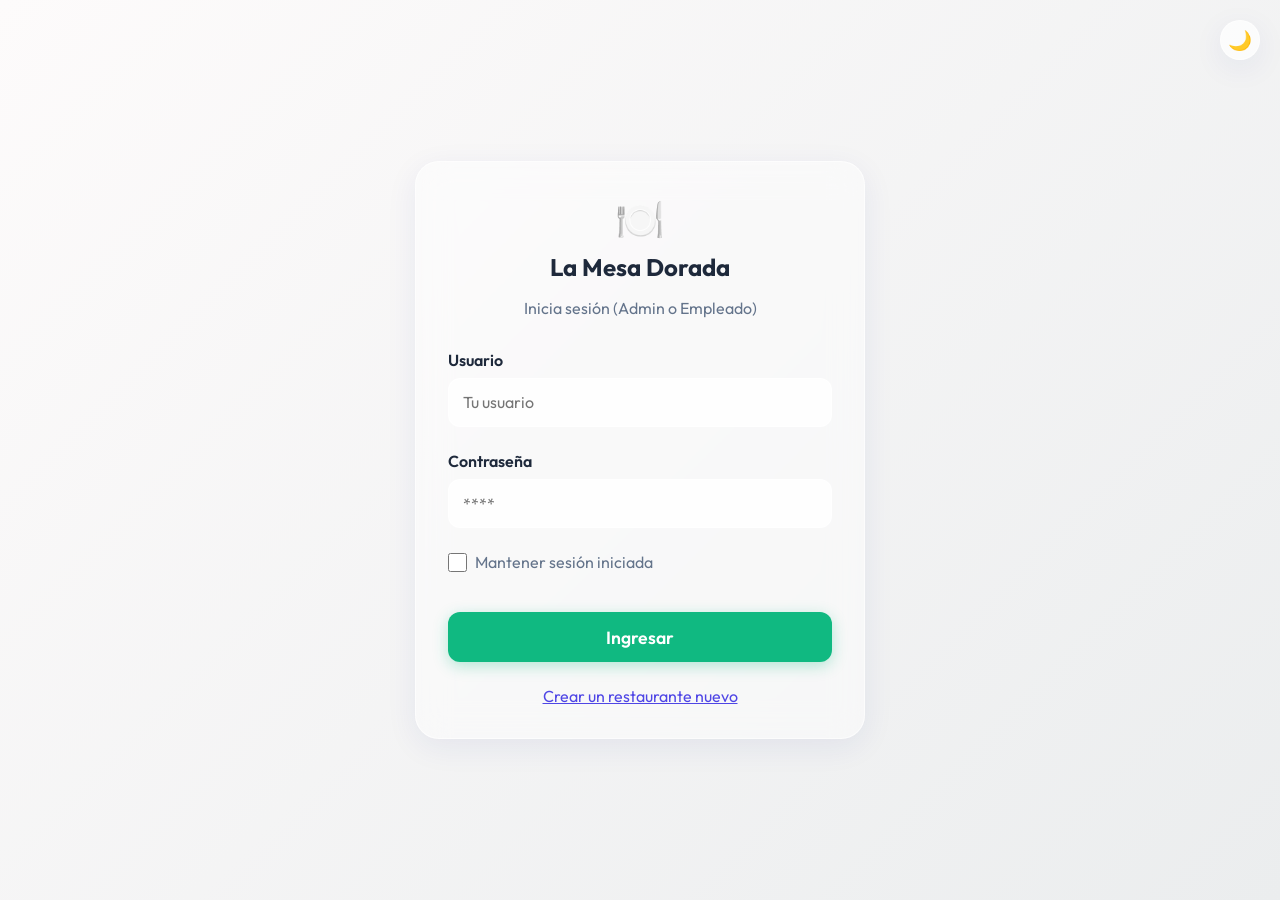
==== admin.html @ 1c7bea67 "Add files via upload" ====
<!DOCTYPE html>
<html lang="es">
<head>
    <meta charset="UTF-8">
    <meta name="viewport" content="width=device-width, initial-scale=1.0">
    <title>Admin - SaaS Restaurante</title>
    <link rel="stylesheet" href="styles.css">
</head>
<body>

    <button id="theme-btn" class="theme-toggle" onclick="toggleTheme()">🌙</button>

    <div class="glass-container" style="max-width: 1200px;">
        <div class="header" style="flex-wrap: wrap;">
            <h2>⚙️ Panel de Administración</h2>
            <div style="display:flex; gap: 1rem; align-items:center; flex-wrap:wrap;">
                <span class="badge ready" id="lbl-rest">Restaurante</span>
                
                <!-- Enlaces directos para supervisar -->
                <button class="btn" style="background:#8b5cf6;" onclick="window.open('mesero.html', '_blank')">📱 Ver Vista Mesero</button>
                <button class="btn" style="background:#f43f5e;" onclick="window.open('cocina.html', '_blank')">👨‍🍳 Ver KDS Cocina</button>
                
                <button class="btn" style="background:var(--text-muted); padding:0.5rem 1rem;" onclick="logout()">Salir</button>
            </div>
        </div>

        <div style="display: flex; gap: 2rem; flex-wrap:wrap;">
            
            <!-- Columna Menú -->
            <div style="flex: 1; min-width: 300px;">
                <div class="card" style="margin-bottom: 1rem;">
                    <h3>Agregar al Menú</h3>
                    <div style="margin-top: 1rem; display: flex; flex-direction: column; gap: 1rem;">
                        <input type="text" id="p_name" class="input-field" placeholder="Ej. Pizza Margarita">
                        <input type="number" id="p_price" class="input-field" placeholder="Precio en COP (ej. 15000)">
                        <select id="p_cat" class="input-field">
                            <option value="Comida">Comida</option>
                            <option value="Bebida">Bebida</option>
                            <option value="Postre">Postre</option>
                        </select>
                        <button class="btn success" onclick="addProduct()">Guardar Producto</button>
                    </div>
                </div>
                
                <div class="card" style="overflow-y: auto; max-height: 250px;">
                    <h3>Menú Actual</h3>
                    <div id="menu-list" style="margin-top: 1rem; display:flex; flex-direction: column; gap: 0.5rem;"></div>
                </div>
            </div>

            <!-- Columna Mesas -->
            <div style="flex: 1; min-width: 300px;">
                <div class="card" style="margin-bottom: 1rem;">
                    <h3>Agregar Mesa</h3>
                    <div style="margin-top: 1rem; display: flex; flex-direction: column; gap: 1rem;">
                        <input type="text" id="t_name" class="input-field" placeholder="Nombre o Número (Ej. Mesa 1)">
                        <button class="btn success" onclick="addTable()">Guardar Mesa</button>
                    </div>
                </div>
                
                <div class="card" style="overflow-y: auto; max-height: 250px;">
                    <h3>Mesas</h3>
                    <div id="tables-list" style="margin-top: 1rem; display:flex; flex-direction: column; gap: 0.5rem;"></div>
                </div>
            </div>

            <!-- Columna Personal -->
            <div style="flex: 1; min-width: 300px;">
                <div class="card" style="margin-bottom: 1rem; border:1px solid var(--primary)">
                    <h3>Crear Cuenta de Empleado</h3>
                    <div style="margin-top: 1rem; display: flex; flex-direction: column; gap: 1rem;">
                        <input type="text" id="s_name" class="input-field" placeholder="Nombre del empleado">
                        <input type="text" id="s_user" class="input-field" placeholder="Usuario de acceso">
                        <input type="password" id="s_pwd" class="input-field" placeholder="Contraseña">
                        <select id="s_role" class="input-field">
                            <option value="mesero">Mesero</option>
                            <option value="cocina">Cocina</option>
                        </select>
                        <button class="btn success" onclick="addStaff()">Guardar Empleado</button>
                    </div>
                </div>
                
                <div class="card" style="overflow-y: auto; max-height: 250px;">
                    <h3>Mi Equipo</h3>
                    <div id="staff-list" style="margin-top: 1rem; display:flex; flex-direction: column; gap: 0.5rem;"></div>
                </div>
            </div>

        </div>
    </div>

    <div id="toast" class="toast"></div>

    <script src="app.js"></script>
    <script>
        document.addEventListener('DOMContentLoaded', () => {
            const current = document.documentElement.getAttribute('data-theme');
            const btn = document.getElementById('theme-btn');
            if(btn) btn.innerText = current === 'dark' ? '☀️' : '🌙';

            checkSession('admin');
            document.getElementById('lbl-rest').innerText = localStorage.getItem("session_rest_name") || RESTAURANT_ID;
            loadMenuAdmin();
            loadTablesAdmin();
            loadStaffAdmin();
        });
    </script>
</body>
</html>
---- styles.css ----
@import url('https://fonts.googleapis.com/css2?family=Outfit:wght@300;400;600;700&display=swap');

/* MODO CLARO (Por defecto) */
:root {
    --bg-gradient: linear-gradient(135deg, #fdfbfb 0%, #ebedee 100%);
    --glass-bg: rgba(255, 255, 255, 0.45);
    --glass-border: rgba(255, 255, 255, 0.6);
    --glass-shadow: 0 8px 32px 0 rgba(31, 38, 135, 0.07);
    --text-main: #1e293b;
    --text-muted: #64748b;
    --primary: #4f46e5;
    --primary-hover: #4338ca;
    --success: #10b981;
    --warning: #f59e0b;
    --card-bg: rgba(255, 255, 255, 0.7);
    --input-bg: rgba(255, 255, 255, 0.8);
    --modal-overlay: rgba(0,0,0,0.5);
    --modal-bg: #fff;
    --ticket-bg: #fff;
    --ticket-text: #000;
}

/* MODO OSCURO */
[data-theme="dark"] {
    --bg-gradient: linear-gradient(135deg, #0f172a 0%, #1e293b 100%);
    --glass-bg: rgba(30, 41, 59, 0.6);
    --glass-border: rgba(255, 255, 255, 0.1);
    --glass-shadow: 0 8px 32px 0 rgba(0, 0, 0, 0.3);
    --text-main: #f8fafc;
    --text-muted: #94a3b8;
    --primary: #6366f1;
    --primary-hover: #818cf8;
    --success: #10b981;
    --warning: #f59e0b;
    --card-bg: rgba(30, 41, 59, 0.8);
    --input-bg: rgba(15, 23, 42, 0.6);
    --modal-overlay: rgba(0,0,0,0.8);
    --modal-bg: #1e293b;
    --ticket-bg: #e2e8f0; /* Factura sigue clara para impresoras */
    --ticket-text: #000;
}

* {
    box-sizing: border-box;
    margin: 0;
    padding: 0;
    font-family: 'Outfit', sans-serif;
    transition: background-color 0.3s, color 0.3s, border-color 0.3s;
}

body {
    background: var(--bg-gradient);
    min-height: 100vh;
    color: var(--text-main);
    display: flex;
    flex-direction: column;
    align-items: center;
    padding: 2rem;
}

/* Glassmorphism Container */
.glass-container {
    background: var(--glass-bg);
    backdrop-filter: blur(16px);
    -webkit-backdrop-filter: blur(16px);
    border: 1px solid var(--glass-border);
    border-radius: 24px;
    box-shadow: var(--glass-shadow);
    padding: 2rem;
    width: 100%;
    max-width: 1000px;
    position: relative;
}

h1, h2, h3 { color: var(--text-main); margin-bottom: 1rem; }

.header {
    display: flex; justify-content: space-between; align-items: center;
    margin-bottom: 2rem; border-bottom: 1px solid var(--glass-border); padding-bottom: 1rem;
}

/* Inputs */
.input-field {
    width: 100%; padding: 0.85rem; border-radius: 12px;
    border: 1px solid var(--glass-border); background: var(--input-bg);
    font-size: 1rem; color: var(--text-main); outline: none; transition: all 0.3s ease;
}
.input-field:focus {
    border-color: var(--primary); background: var(--card-bg);
    box-shadow: 0 0 0 3px rgba(79, 70, 229, 0.2);
}

/* Botones */
.btn {
    background: var(--primary); color: white; border: none;
    padding: 0.85rem 1.5rem; border-radius: 12px; font-weight: 600;
    font-size: 1rem; cursor: pointer; transition: all 0.2s ease;
    box-shadow: 0 4px 15px rgba(79, 70, 229, 0.3);
}

.btn:hover:not(:disabled) {
    background: var(--primary-hover); transform: translateY(-2px);
    box-shadow: 0 6px 20px rgba(79, 70, 229, 0.4);
}
.btn:disabled { opacity: 0.6; cursor: not-allowed; }

.btn.success { background: var(--success); box-shadow: 0 4px 15px rgba(16, 185, 129, 0.3); }
.btn.success:hover:not(:disabled) { background: #059669; box-shadow: 0 6px 20px rgba(16, 185, 129, 0.4); }

.menu-item-btn:hover {
    background: var(--card-bg) !important;
    border-color: var(--primary) !important;
}

/* Grid */
.grid { display: grid; grid-template-columns: repeat(auto-fill, minmax(280px, 1fr)); gap: 1.5rem; }
.grid-menu { display: grid; grid-template-columns: repeat(auto-fill, minmax(140px, 1fr)); gap: 1rem; }

/* Tarjetas */
.card {
    background: var(--card-bg); border: 1px solid var(--glass-border);
    border-radius: 16px; padding: 1.5rem; transition: transform 0.2s ease;
}

@keyframes slideIn {
    from { opacity: 0; transform: translateY(20px); }
    to { opacity: 1; transform: translateY(0); }
}

/* Notificaciones (Toast) */
.toast {
    position: fixed; bottom: 20px; right: 20px; background: var(--success);
    color: white; padding: 1rem 2rem; border-radius: 12px; font-weight: 600;
    box-shadow: 0 10px 25px rgba(16, 185, 129, 0.4); opacity: 0;
    transform: translateY(20px); transition: opacity 0.3s, transform 0.3s;
    pointer-events: none; z-index: 1000;
}
.toast.show { opacity: 1; transform: translateY(0); }

/* Badge */
.badge {
    display: inline-block; padding: 0.35rem 0.85rem; border-radius: 99px;
    font-size: 0.85rem; font-weight: 600; text-transform: uppercase;
}
.badge.pending { background: rgba(239, 68, 68, 0.2); color: #ef4444; border: 1px solid #ef4444; }
.badge.ready { background: rgba(16, 185, 129, 0.2); color: #10b981; border: 1px solid #10b981; }

/* Modal Factura */
.modal-overlay {
    position: fixed; top: 0; left: 0; width: 100%; height: 100%;
    background: var(--modal-overlay); backdrop-filter: blur(4px);
    display: none; justify-content: center; align-items: center; z-index: 2000;
}
.modal-content {
    background: var(--modal-bg); padding: 2rem; border-radius: 16px; width: 100%;
    max-width: 400px; box-shadow: 0 20px 40px rgba(0,0,0,0.4);
    animation: slideIn 0.3s ease;
}

/* Botón flotante para el tema */
.theme-toggle {
    position: absolute;
    top: 20px;
    right: 20px;
    background: var(--card-bg);
    border: 1px solid var(--glass-border);
    color: var(--text-main);
    width: 40px; height: 40px;
    border-radius: 50%;
    display: flex; justify-content: center; align-items: center;
    cursor: pointer; font-size: 1.2rem;
    box-shadow: var(--glass-shadow);
    transition: transform 0.2s, background 0.3s;
    z-index: 500;
}
.theme-toggle:hover {
    transform: scale(1.1);
}
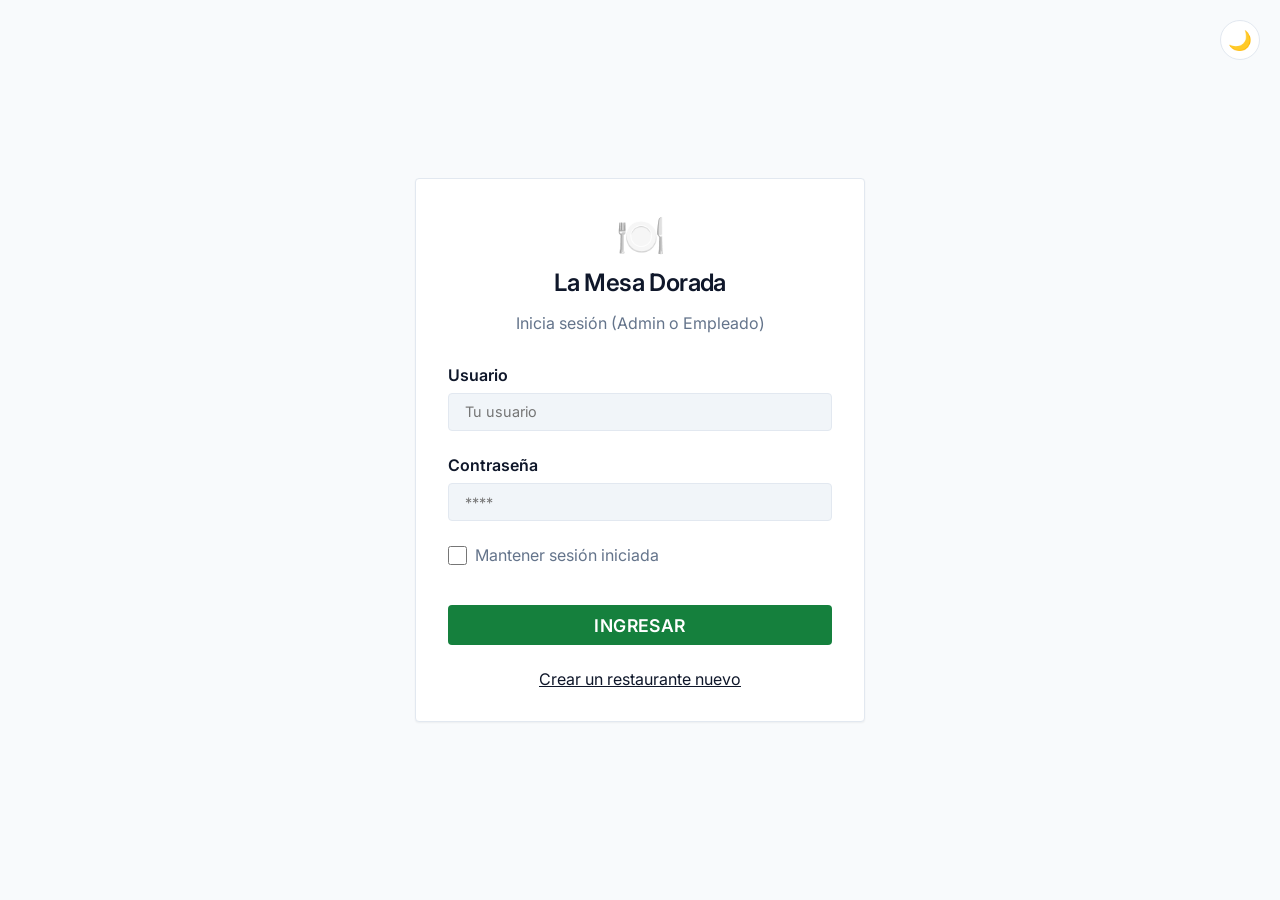
==== commit a7b9c1b8: "Add files via upload" ====
--- a/admin.html
+++ b/admin.html
@@ -3,90 +3,204 @@
 <head>
     <meta charset="UTF-8">
     <meta name="viewport" content="width=device-width, initial-scale=1.0">
-    <title>Admin - SaaS Restaurante</title>
+    <title>Administración - La Mesa Dorada</title>
     <link rel="stylesheet" href="styles.css">
 </head>
-<body>
-
-    <button id="theme-btn" class="theme-toggle" onclick="toggleTheme()">🌙</button>
-
-    <div class="glass-container" style="max-width: 1200px;">
-        <div class="header" style="flex-wrap: wrap;">
-            <h2>⚙️ Panel de Administración</h2>
-            <div style="display:flex; gap: 1rem; align-items:center; flex-wrap:wrap;">
-                <span class="badge ready" id="lbl-rest">Restaurante</span>
+<body style="padding: 0; display: block;">
+
+    <!-- Sidebar -->
+    <div class="admin-sidebar">
+        <div class="logo">PANEL ADMIN</div>
+        
+        <button class="nav-btn active" onclick="switchTab('dashboard')">DASHBOARD</button>
+        <button class="nav-btn" onclick="switchTab('inventory')">INVENTARIO</button>
+        <button class="nav-btn" onclick="switchTab('tables')">MESAS</button>
+        <button class="nav-btn" onclick="switchTab('staff')">PERSONAL</button>
+        <button class="nav-btn" onclick="switchTab('cashier')">CAJA / TURNOS</button>
+
+        <div style="margin-top: auto; display: flex; flex-direction: column; gap: 0.5rem;">
+            <button class="btn btn-outline" onclick="window.open('mesero.html', '_blank')">VISTA POS</button>
+            <button class="btn btn-outline" onclick="window.open('cocina.html', '_blank')">VISTA KDS</button>
+            <button class="btn danger" onclick="logout()">CERRAR SESIÓN</button>
+        </div>
+    </div>
+
+    <!-- Main Content -->
+    <div class="admin-content">
+        <div class="header" style="margin-bottom: 2rem;">
+            <h2>BIENVENIDO, <span id="lbl-rest" style="color: var(--primary);">RESTAURANTE</span></h2>
+            <button id="theme-btn" class="theme-toggle" style="position: static;" onclick="toggleTheme()">🌙</button>
+        </div>
+
+        <!-- Dashboard Tab -->
+        <div id="tab-dashboard" class="section-content active">
+            <h3 style="margin-bottom: 1rem;">RESUMEN FINANCIERO</h3>
+            <div class="stats-grid">
+                <div class="stat-card">
+                    <h4>Ventas del Día</h4>
+                    <div class="value" id="dash-earnings">$0</div>
+                </div>
+                <div class="stat-card">
+                    <h4>Órdenes Completadas</h4>
+                    <div class="value" id="dash-orders">0</div>
+                </div>
+            </div>
+            
+            <div style="display: flex; gap: 2rem; flex-wrap: wrap;">
+                <div style="flex: 1; min-width: 300px;">
+                    <div class="card" style="border-top: 3px solid var(--primary);">
+                        <h3 style="margin-bottom: 1rem;">ÚLTIMOS MOVIMIENTOS</h3>
+                        <table class="data-table">
+                            <thead>
+                                <tr>
+                                    <th>Orden</th>
+                                    <th>Mesa</th>
+                                    <th>Total</th>
+                                    <th>Estado</th>
+                                </tr>
+                            </thead>
+                            <tbody id="dash-history">
+                                <tr><td colspan="4">Cargando movimientos...</td></tr>
+                            </tbody>
+                        </table>
+                    </div>
+                </div>
                 
-                <!-- Enlaces directos para supervisar -->
-                <button class="btn" style="background:#8b5cf6;" onclick="window.open('mesero.html', '_blank')">📱 Ver Vista Mesero</button>
-                <button class="btn" style="background:#f43f5e;" onclick="window.open('cocina.html', '_blank')">👨‍🍳 Ver KDS Cocina</button>
+                <div style="flex: 1; min-width: 300px; max-width: 400px;">
+                    <div class="card" style="border-top: 3px solid var(--danger);">
+                        <h3 style="color: var(--danger); margin-bottom: 1rem;">ALERTAS DE STOCK</h3>
+                        <div id="dash-alerts">
+                            <p style="color:var(--text-muted)">Cargando alertas...</p>
+                        </div>
+                    </div>
+                </div>
+            </div>
+        </div>
+
+        <!-- Inventory Tab -->
+        <div id="tab-inventory" class="section-content">
+            <h3 style="margin-bottom: 1rem;">GESTIÓN DE INVENTARIO</h3>
+            <div style="display: flex; gap: 2rem; flex-wrap: wrap;">
+                <div style="flex: 1; min-width: 300px; max-width: 400px;">
+                    <div class="card">
+                        <h3 style="font-size:1rem; margin-bottom:1rem;">NUEVO PRODUCTO</h3>
+                        <div style="display: flex; flex-direction: column; gap: 1rem;">
+                            <input type="text" id="p_name" class="input-field" placeholder="Nombre del Producto">
+                            <input type="number" id="p_price" class="input-field" placeholder="Precio (COP)">
+                            <select id="p_cat" class="input-field">
+                                <option value="Comida">Comida</option>
+                                <option value="Bebida">Bebida</option>
+                                <option value="Postre">Postre</option>
+                            </select>
+                            <input type="number" id="p_stock" class="input-field" placeholder="Stock Inicial">
+                            <button class="btn success" onclick="addProduct()">Guardar Producto</button>
+                        </div>
+                    </div>
+                </div>
+                <div style="flex: 2; min-width: 400px;">
+                    <div class="card" style="max-height: 600px; overflow-y: auto;">
+                        <h3 style="font-size:1rem; margin-bottom:1rem;">CATÁLOGO ACTUAL</h3>
+                        <table class="data-table">
+                            <thead>
+                                <tr>
+                                    <th>Producto</th>
+                                    <th>Categoría</th>
+                                    <th>Precio</th>
+                                    <th>Stock</th>
+                                    <th>Acción</th>
+                                </tr>
+                            </thead>
+                            <tbody id="menu-list"></tbody>
+                        </table>
+                    </div>
+                </div>
+            </div>
+        </div>
+
+        <!-- Tables Tab -->
+        <div id="tab-tables" class="section-content">
+            <h3 style="margin-bottom: 1rem;">CONFIGURACIÓN DE MESAS</h3>
+            <div style="display: flex; gap: 2rem; flex-wrap: wrap;">
+                <div style="flex: 1; min-width: 300px; max-width: 400px;">
+                    <div class="card">
+                        <h3 style="font-size:1rem; margin-bottom:1rem;">NUEVA MESA</h3>
+                        <div style="display: flex; flex-direction: column; gap: 1rem;">
+                            <input type="text" id="t_name" class="input-field" placeholder="Identificador (Ej: Mesa 1)">
+                            <button class="btn success" onclick="addTable()">Guardar Mesa</button>
+                        </div>
+                    </div>
+                </div>
+                <div style="flex: 2; min-width: 300px;">
+                    <div class="card" style="max-height: 500px; overflow-y: auto;">
+                        <h3 style="font-size:1rem; margin-bottom:1rem;">MESAS ACTIVAS</h3>
+                        <div id="tables-list" style="display:flex; flex-direction: column; gap: 0.5rem;"></div>
+                    </div>
+                </div>
+            </div>
+        </div>
+
+        <!-- Staff Tab -->
+        <div id="tab-staff" class="section-content">
+            <h3 style="margin-bottom: 1rem;">GESTIÓN DE PERSONAL</h3>
+            <div style="display: flex; gap: 2rem; flex-wrap: wrap;">
+                <div style="flex: 1; min-width: 300px; max-width: 400px;">
+                    <div class="card">
+                        <h3 style="font-size:1rem; margin-bottom:1rem;">NUEVO EMPLEADO</h3>
+                        <div style="display: flex; flex-direction: column; gap: 1rem;">
+                            <input type="text" id="s_name" class="input-field" placeholder="Nombre completo">
+                            <input type="text" id="s_user" class="input-field" placeholder="Usuario de acceso">
+                            <input type="password" id="s_pwd" class="input-field" placeholder="Contraseña">
+                            <select id="s_role" class="input-field">
+                                <option value="mesero">Mesero (POS)</option>
+                                <option value="cocina">Cocina (KDS)</option>
+                            </select>
+                            <button class="btn success" onclick="addStaff()">Crear Cuenta</button>
+                        </div>
+                    </div>
+                </div>
+                <div style="flex: 2; min-width: 400px;">
+                    <div class="card" style="max-height: 500px; overflow-y: auto;">
+                        <h3 style="font-size:1rem; margin-bottom:1rem;">DIRECTORIO DE PERSONAL</h3>
+                        <table class="data-table">
+                            <thead>
+                                <tr>
+                                    <th>Nombre</th>
+                                    <th>Usuario</th>
+                                    <th>Rol</th>
+                                    <th>Acción</th>
+                                </tr>
+                            </thead>
+                            <tbody id="staff-list"></tbody>
+                        </table>
+                    </div>
+                </div>
+            </div>
+        </div>
+
+        <!-- Cashier Tab -->
+        <div id="tab-cashier" class="section-content">
+            <h3 style="margin-bottom: 1rem;">CONTROL DE CAJA</h3>
+            <div class="card" style="max-width: 600px; border-top: 3px solid var(--warning);">
+                <h3 style="font-size:1rem; margin-bottom:1rem;">ESTADO ACTUAL DE TURNO</h3>
                 
-                <button class="btn" style="background:var(--text-muted); padding:0.5rem 1rem;" onclick="logout()">Salir</button>
-            </div>
-        </div>
-
-        <div style="display: flex; gap: 2rem; flex-wrap:wrap;">
-            
-            <!-- Columna Menú -->
-            <div style="flex: 1; min-width: 300px;">
-                <div class="card" style="margin-bottom: 1rem;">
-                    <h3>Agregar al Menú</h3>
-                    <div style="margin-top: 1rem; display: flex; flex-direction: column; gap: 1rem;">
-                        <input type="text" id="p_name" class="input-field" placeholder="Ej. Pizza Margarita">
-                        <input type="number" id="p_price" class="input-field" placeholder="Precio en COP (ej. 15000)">
-                        <select id="p_cat" class="input-field">
-                            <option value="Comida">Comida</option>
-                            <option value="Bebida">Bebida</option>
-                            <option value="Postre">Postre</option>
-                        </select>
-                        <button class="btn success" onclick="addProduct()">Guardar Producto</button>
-                    </div>
+                <div id="shift-status-container" style="padding: 1.5rem; background: var(--input-bg); border-radius: var(--radius); text-align: center; border: 1px solid var(--border-color);">
+                    <p style="color:var(--text-muted)">Consultando estado de caja...</p>
                 </div>
                 
-                <div class="card" style="overflow-y: auto; max-height: 250px;">
-                    <h3>Menú Actual</h3>
-                    <div id="menu-list" style="margin-top: 1rem; display:flex; flex-direction: column; gap: 0.5rem;"></div>
-                </div>
-            </div>
-
-            <!-- Columna Mesas -->
-            <div style="flex: 1; min-width: 300px;">
-                <div class="card" style="margin-bottom: 1rem;">
-                    <h3>Agregar Mesa</h3>
-                    <div style="margin-top: 1rem; display: flex; flex-direction: column; gap: 1rem;">
-                        <input type="text" id="t_name" class="input-field" placeholder="Nombre o Número (Ej. Mesa 1)">
-                        <button class="btn success" onclick="addTable()">Guardar Mesa</button>
-                    </div>
-                </div>
-                
-                <div class="card" style="overflow-y: auto; max-height: 250px;">
-                    <h3>Mesas</h3>
-                    <div id="tables-list" style="margin-top: 1rem; display:flex; flex-direction: column; gap: 0.5rem;"></div>
-                </div>
-            </div>
-
-            <!-- Columna Personal -->
-            <div style="flex: 1; min-width: 300px;">
-                <div class="card" style="margin-bottom: 1rem; border:1px solid var(--primary)">
-                    <h3>Crear Cuenta de Empleado</h3>
-                    <div style="margin-top: 1rem; display: flex; flex-direction: column; gap: 1rem;">
-                        <input type="text" id="s_name" class="input-field" placeholder="Nombre del empleado">
-                        <input type="text" id="s_user" class="input-field" placeholder="Usuario de acceso">
-                        <input type="password" id="s_pwd" class="input-field" placeholder="Contraseña">
-                        <select id="s_role" class="input-field">
-                            <option value="mesero">Mesero</option>
-                            <option value="cocina">Cocina</option>
-                        </select>
-                        <button class="btn success" onclick="addStaff()">Guardar Empleado</button>
-                    </div>
-                </div>
-                
-                <div class="card" style="overflow-y: auto; max-height: 250px;">
-                    <h3>Mi Equipo</h3>
-                    <div id="staff-list" style="margin-top: 1rem; display:flex; flex-direction: column; gap: 0.5rem;"></div>
-                </div>
-            </div>
-
-        </div>
+                <div id="shift-open-form" style="margin-top: 1.5rem; display: none; flex-direction: column; gap: 1rem; border-top: 1px solid var(--border-color); padding-top: 1.5rem;">
+                    <p style="font-size: 0.85rem; color: var(--text-muted); font-weight: 600; text-transform: uppercase;">APERTURA DE TURNO</p>
+                    <input type="number" id="opening_balance" class="input-field" placeholder="Efectivo Inicial en Caja">
+                    <button class="btn success" onclick="openShift()">ABRIR CAJA</button>
+                </div>
+
+                <div id="shift-close-form" style="margin-top: 1.5rem; display: none; flex-direction: column; gap: 1rem; border-top: 1px solid var(--border-color); padding-top: 1.5rem;">
+                    <p style="font-size: 0.85rem; color: var(--text-muted); font-weight: 600; text-transform: uppercase;">CIERRE DE TURNO (CORTE Z)</p>
+                    <input type="number" id="closing_balance" class="input-field" placeholder="Efectivo Final Reportado">
+                    <button class="btn danger" onclick="closeShift()">EJECUTAR CIERRE DE CAJA</button>
+                </div>
+            </div>
+        </div>
+
     </div>
 
     <div id="toast" class="toast"></div>
@@ -100,9 +214,12 @@
 
             checkSession('admin');
             document.getElementById('lbl-rest').innerText = localStorage.getItem("session_rest_name") || RESTAURANT_ID;
+            
+            loadDashboard();
             loadMenuAdmin();
             loadTablesAdmin();
             loadStaffAdmin();
+            loadShiftAdmin();
         });
     </script>
 </body>
--- a/styles.css
+++ b/styles.css
@@ -1,55 +1,55 @@
-@import url('https://fonts.googleapis.com/css2?family=Outfit:wght@300;400;600;700&display=swap');
-
-/* MODO CLARO (Por defecto) */
+@import url('https://fonts.googleapis.com/css2?family=Inter:wght@400;500;600;700&display=swap');
+
+/* MODO CLARO (Enterprise Design) */
 :root {
-    --bg-gradient: linear-gradient(135deg, #fdfbfb 0%, #ebedee 100%);
-    --glass-bg: rgba(255, 255, 255, 0.45);
-    --glass-border: rgba(255, 255, 255, 0.6);
-    --glass-shadow: 0 8px 32px 0 rgba(31, 38, 135, 0.07);
-    --text-main: #1e293b;
-    --text-muted: #64748b;
-    --primary: #4f46e5;
-    --primary-hover: #4338ca;
-    --success: #10b981;
-    --warning: #f59e0b;
-    --card-bg: rgba(255, 255, 255, 0.7);
-    --input-bg: rgba(255, 255, 255, 0.8);
+    --bg-main: #F8FAFC;
+    --card-bg: #FFFFFF;
+    --border-color: #E2E8F0;
+    --text-main: #0F172A;
+    --text-muted: #64748B;
+    --primary: #0F172A;
+    --primary-hover: #334155;
+    --success: #15803D;
+    --success-hover: #166534;
+    --danger: #B91C1C;
+    --danger-hover: #991B1B;
+    --warning: #B45309;
+    --input-bg: #F1F5F9;
     --modal-overlay: rgba(0,0,0,0.5);
-    --modal-bg: #fff;
-    --ticket-bg: #fff;
-    --ticket-text: #000;
-}
-
-/* MODO OSCURO */
+    --modal-bg: #FFFFFF;
+    --ticket-bg: #FFFFFF;
+    --ticket-text: #000000;
+    --radius: 4px; /* Afilado y corporativo */
+}
+
+/* MODO OSCURO (Enterprise Design) */
 [data-theme="dark"] {
-    --bg-gradient: linear-gradient(135deg, #0f172a 0%, #1e293b 100%);
-    --glass-bg: rgba(30, 41, 59, 0.6);
-    --glass-border: rgba(255, 255, 255, 0.1);
-    --glass-shadow: 0 8px 32px 0 rgba(0, 0, 0, 0.3);
-    --text-main: #f8fafc;
-    --text-muted: #94a3b8;
-    --primary: #6366f1;
-    --primary-hover: #818cf8;
-    --success: #10b981;
-    --warning: #f59e0b;
-    --card-bg: rgba(30, 41, 59, 0.8);
-    --input-bg: rgba(15, 23, 42, 0.6);
+    --bg-main: #020617;
+    --card-bg: #0F172A;
+    --border-color: #1E293B;
+    --text-main: #F8FAFC;
+    --text-muted: #94A3B8;
+    --primary: #3B82F6;
+    --primary-hover: #2563EB;
+    --success: #22C55E;
+    --danger: #EF4444;
+    --warning: #F59E0B;
+    --input-bg: #1E293B;
     --modal-overlay: rgba(0,0,0,0.8);
-    --modal-bg: #1e293b;
-    --ticket-bg: #e2e8f0; /* Factura sigue clara para impresoras */
-    --ticket-text: #000;
+    --modal-bg: #0F172A;
+    --ticket-bg: #FFFFFF;
+    --ticket-text: #000000;
 }
 
 * {
     box-sizing: border-box;
     margin: 0;
     padding: 0;
-    font-family: 'Outfit', sans-serif;
-    transition: background-color 0.3s, color 0.3s, border-color 0.3s;
+    font-family: 'Inter', system-ui, -apple-system, sans-serif;
 }
 
 body {
-    background: var(--bg-gradient);
+    background: var(--bg-main);
     min-height: 100vh;
     color: var(--text-main);
     display: flex;
@@ -58,121 +58,302 @@
     padding: 2rem;
 }
 
-/* Glassmorphism Container */
+/* Contenedor Principal */
 .glass-container {
-    background: var(--glass-bg);
-    backdrop-filter: blur(16px);
-    -webkit-backdrop-filter: blur(16px);
-    border: 1px solid var(--glass-border);
-    border-radius: 24px;
-    box-shadow: var(--glass-shadow);
+    background: var(--card-bg);
+    border: 1px solid var(--border-color);
+    border-radius: var(--radius);
+    box-shadow: 0 1px 2px 0 rgba(0, 0, 0, 0.05);
     padding: 2rem;
     width: 100%;
-    max-width: 1000px;
+    max-width: 1200px;
     position: relative;
 }
 
-h1, h2, h3 { color: var(--text-main); margin-bottom: 1rem; }
+h1, h2, h3 { color: var(--text-main); margin-bottom: 1rem; font-weight: 600; letter-spacing: -0.025em; }
 
 .header {
     display: flex; justify-content: space-between; align-items: center;
-    margin-bottom: 2rem; border-bottom: 1px solid var(--glass-border); padding-bottom: 1rem;
+    margin-bottom: 1.5rem; border-bottom: 1px solid var(--border-color); padding-bottom: 1rem;
 }
 
 /* Inputs */
 .input-field {
-    width: 100%; padding: 0.85rem; border-radius: 12px;
-    border: 1px solid var(--glass-border); background: var(--input-bg);
-    font-size: 1rem; color: var(--text-main); outline: none; transition: all 0.3s ease;
+    width: 100%; padding: 0.6rem 1rem; border-radius: var(--radius);
+    border: 1px solid var(--border-color); background: var(--input-bg);
+    font-size: 0.9rem; color: var(--text-main); outline: none; transition: border-color 0.2s;
 }
 .input-field:focus {
-    border-color: var(--primary); background: var(--card-bg);
-    box-shadow: 0 0 0 3px rgba(79, 70, 229, 0.2);
+    border-color: var(--primary);
 }
 
 /* Botones */
 .btn {
     background: var(--primary); color: white; border: none;
-    padding: 0.85rem 1.5rem; border-radius: 12px; font-weight: 600;
-    font-size: 1rem; cursor: pointer; transition: all 0.2s ease;
-    box-shadow: 0 4px 15px rgba(79, 70, 229, 0.3);
+    padding: 0.6rem 1.2rem; border-radius: var(--radius); font-weight: 600;
+    font-size: 0.85rem; cursor: pointer; transition: background-color 0.2s;
+    text-transform: uppercase; letter-spacing: 0.025em;
+    display: inline-flex; align-items: center; justify-content: center; gap: 0.5rem;
 }
 
 .btn:hover:not(:disabled) {
-    background: var(--primary-hover); transform: translateY(-2px);
-    box-shadow: 0 6px 20px rgba(79, 70, 229, 0.4);
-}
-.btn:disabled { opacity: 0.6; cursor: not-allowed; }
-
-.btn.success { background: var(--success); box-shadow: 0 4px 15px rgba(16, 185, 129, 0.3); }
-.btn.success:hover:not(:disabled) { background: #059669; box-shadow: 0 6px 20px rgba(16, 185, 129, 0.4); }
-
-.menu-item-btn:hover {
-    background: var(--card-bg) !important;
-    border-color: var(--primary) !important;
+    background: var(--primary-hover);
+}
+.btn:disabled { opacity: 0.5; cursor: not-allowed; }
+
+.btn.success { background: var(--success); }
+.btn.success:hover:not(:disabled) { background: var(--success-hover); }
+
+.btn.danger { background: var(--danger); }
+.btn.danger:hover:not(:disabled) { background: var(--danger-hover); }
+
+.btn-outline {
+    background: transparent; color: var(--text-main);
+    border: 1px solid var(--border-color);
+}
+.btn-outline:hover {
+    background: var(--bg-main);
 }
 
 /* Grid */
-.grid { display: grid; grid-template-columns: repeat(auto-fill, minmax(280px, 1fr)); gap: 1.5rem; }
-.grid-menu { display: grid; grid-template-columns: repeat(auto-fill, minmax(140px, 1fr)); gap: 1rem; }
+.grid { display: grid; grid-template-columns: repeat(auto-fill, minmax(280px, 1fr)); gap: 1rem; }
+.grid-menu { display: grid; grid-template-columns: repeat(auto-fill, minmax(140px, 1fr)); gap: 0.75rem; }
+
+/* Grid Mesas (Para el Mesero) */
+.tables-grid {
+    display: grid;
+    grid-template-columns: repeat(auto-fill, minmax(120px, 1fr));
+    gap: 1rem;
+    margin-bottom: 2rem;
+}
+
+.table-btn {
+    aspect-ratio: 1;
+    border-radius: var(--radius);
+    font-size: 1.2rem;
+    font-weight: 600;
+    display: flex;
+    flex-direction: column;
+    justify-content: center;
+    align-items: center;
+    border: 2px solid transparent;
+    cursor: pointer;
+    transition: transform 0.1s;
+}
+.table-btn:active { transform: scale(0.95); }
+.table-free { background: var(--success); color: white; }
+.table-occupied { background: var(--danger); color: white; }
+.table-selected { border-color: var(--text-main); transform: scale(1.05); }
+
+/* Layout POS (Mesero) */
+.pos-layout {
+    display: flex;
+    gap: 1.5rem;
+    align-items: flex-start;
+}
+.pos-main { flex: 1; }
+.pos-sidebar {
+    width: 350px;
+    background: var(--card-bg);
+    border: 1px solid var(--border-color);
+    border-radius: var(--radius);
+    padding: 1.5rem;
+    position: sticky;
+    top: 20px;
+    max-height: calc(100vh - 40px);
+    display: flex;
+    flex-direction: column;
+}
 
 /* Tarjetas */
 .card {
-    background: var(--card-bg); border: 1px solid var(--glass-border);
-    border-radius: 16px; padding: 1.5rem; transition: transform 0.2s ease;
+    background: var(--card-bg); border: 1px solid var(--border-color);
+    border-radius: var(--radius); padding: 1.25rem;
+    box-shadow: 0 1px 2px 0 rgba(0, 0, 0, 0.05);
 }
 
 @keyframes slideIn {
-    from { opacity: 0; transform: translateY(20px); }
+    from { opacity: 0; transform: translateY(10px); }
     to { opacity: 1; transform: translateY(0); }
 }
 
 /* Notificaciones (Toast) */
 .toast {
-    position: fixed; bottom: 20px; right: 20px; background: var(--success);
-    color: white; padding: 1rem 2rem; border-radius: 12px; font-weight: 600;
-    box-shadow: 0 10px 25px rgba(16, 185, 129, 0.4); opacity: 0;
-    transform: translateY(20px); transition: opacity 0.3s, transform 0.3s;
+    position: fixed; bottom: 20px; right: 20px; background: var(--text-main);
+    color: var(--bg-main); padding: 1rem 1.5rem; border-radius: var(--radius); font-weight: 500;
+    box-shadow: 0 4px 6px -1px rgba(0, 0, 0, 0.1); opacity: 0;
+    transform: translateY(20px); transition: opacity 0.2s, transform 0.2s;
     pointer-events: none; z-index: 1000;
 }
 .toast.show { opacity: 1; transform: translateY(0); }
 
 /* Badge */
 .badge {
-    display: inline-block; padding: 0.35rem 0.85rem; border-radius: 99px;
-    font-size: 0.85rem; font-weight: 600; text-transform: uppercase;
-}
-.badge.pending { background: rgba(239, 68, 68, 0.2); color: #ef4444; border: 1px solid #ef4444; }
-.badge.ready { background: rgba(16, 185, 129, 0.2); color: #10b981; border: 1px solid #10b981; }
-
-/* Modal Factura */
+    display: inline-block; padding: 0.25rem 0.75rem; border-radius: 99px;
+    font-size: 0.75rem; font-weight: 600; text-transform: uppercase;
+}
+.badge.pending { background: rgba(239, 68, 68, 0.1); color: var(--danger); }
+.badge.ready { background: rgba(34, 197, 94, 0.1); color: var(--success); }
+
+/* Admin Dashboard Layout */
+.admin-layout {
+    display: flex;
+    width: 100%;
+    min-height: calc(100vh - 40px);
+    background: var(--bg-main);
+    color: var(--text-main);
+}
+
+.admin-sidebar {
+    width: 260px;
+    background: var(--card-bg);
+    border-right: 1px solid var(--border-color);
+    padding: 2rem 1.5rem;
+    display: flex;
+    flex-direction: column;
+    gap: 0.5rem;
+    position: fixed;
+    height: 100vh;
+    top: 0;
+    left: 0;
+}
+
+.admin-sidebar .logo {
+    font-size: 1.2rem;
+    font-weight: 700;
+    margin-bottom: 2rem;
+    color: var(--primary);
+    text-transform: uppercase;
+    letter-spacing: 0.05em;
+}
+
+.nav-btn {
+    background: transparent;
+    border: none;
+    padding: 0.85rem 1rem;
+    text-align: left;
+    font-size: 0.85rem;
+    font-weight: 600;
+    text-transform: uppercase;
+    letter-spacing: 0.05em;
+    color: var(--text-muted);
+    border-radius: var(--radius);
+    cursor: pointer;
+    transition: all 0.2s;
+    display: flex;
+    align-items: center;
+    gap: 0.75rem;
+}
+
+.nav-btn:hover {
+    background: var(--bg-main);
+    color: var(--text-main);
+}
+
+.nav-btn.active {
+    background: var(--primary);
+    color: #fff;
+}
+
+.admin-content {
+    flex: 1;
+    margin-left: 260px;
+    padding: 2rem 3rem;
+}
+
+.section-content {
+    display: none;
+    animation: slideIn 0.3s ease;
+}
+
+.section-content.active {
+    display: block;
+}
+
+/* Dashboard Cards */
+.stats-grid {
+    display: grid;
+    grid-template-columns: repeat(auto-fit, minmax(240px, 1fr));
+    gap: 1.5rem;
+    margin-bottom: 2rem;
+}
+
+.stat-card {
+    background: var(--card-bg);
+    padding: 1.5rem;
+    border-radius: var(--radius);
+    border: 1px solid var(--border-color);
+    box-shadow: 0 1px 2px 0 rgba(0,0,0,0.05);
+}
+
+.stat-card h4 {
+    color: var(--text-muted);
+    font-weight: 600;
+    text-transform: uppercase;
+    letter-spacing: 0.05em;
+    font-size: 0.75rem;
+    margin-bottom: 0.5rem;
+}
+
+.stat-card .value {
+    font-size: 2rem;
+    font-weight: 700;
+    color: var(--text-main);
+    letter-spacing: -0.025em;
+}
+
+/* Data Tables */
+.data-table {
+    width: 100%;
+    border-collapse: collapse;
+    margin-top: 1rem;
+    font-size: 0.9rem;
+    background: var(--card-bg);
+    border: 1px solid var(--border-color);
+    border-radius: var(--radius);
+    overflow: hidden;
+}
+
+.data-table th {
+    text-align: left;
+    padding: 0.75rem 1rem;
+    border-bottom: 1px solid var(--border-color);
+    background: var(--input-bg);
+    color: var(--text-muted);
+    font-weight: 600;
+    text-transform: uppercase;
+    letter-spacing: 0.05em;
+    font-size: 0.75rem;
+}
+
+.data-table td {
+    padding: 0.75rem 1rem;
+    border-bottom: 1px solid var(--border-color);
+    color: var(--text-main);
+}
+
+.data-table tr:hover td {
+    background: var(--bg-main);
+}
+
+/* Modal */
 .modal-overlay {
     position: fixed; top: 0; left: 0; width: 100%; height: 100%;
-    background: var(--modal-overlay); backdrop-filter: blur(4px);
+    background: var(--modal-overlay);
     display: none; justify-content: center; align-items: center; z-index: 2000;
 }
 .modal-content {
-    background: var(--modal-bg); padding: 2rem; border-radius: 16px; width: 100%;
-    max-width: 400px; box-shadow: 0 20px 40px rgba(0,0,0,0.4);
-    animation: slideIn 0.3s ease;
+    background: var(--modal-bg); padding: 2rem; border-radius: var(--radius); width: 100%;
+    max-width: 450px; box-shadow: 0 10px 25px -5px rgba(0, 0, 0, 0.1);
+    animation: slideIn 0.2s ease;
 }
 
 /* Botón flotante para el tema */
 .theme-toggle {
-    position: absolute;
-    top: 20px;
-    right: 20px;
-    background: var(--card-bg);
-    border: 1px solid var(--glass-border);
-    color: var(--text-main);
-    width: 40px; height: 40px;
-    border-radius: 50%;
+    position: absolute; top: 20px; right: 20px;
+    background: var(--card-bg); border: 1px solid var(--border-color);
+    color: var(--text-main); width: 40px; height: 40px; border-radius: 50%;
     display: flex; justify-content: center; align-items: center;
-    cursor: pointer; font-size: 1.2rem;
-    box-shadow: var(--glass-shadow);
-    transition: transform 0.2s, background 0.3s;
-    z-index: 500;
-}
-.theme-toggle:hover {
-    transform: scale(1.1);
-}
+    cursor: pointer; font-size: 1.2rem; transition: background 0.2s; z-index: 500;
+}
+.theme-toggle:hover { background: var(--bg-main); }
